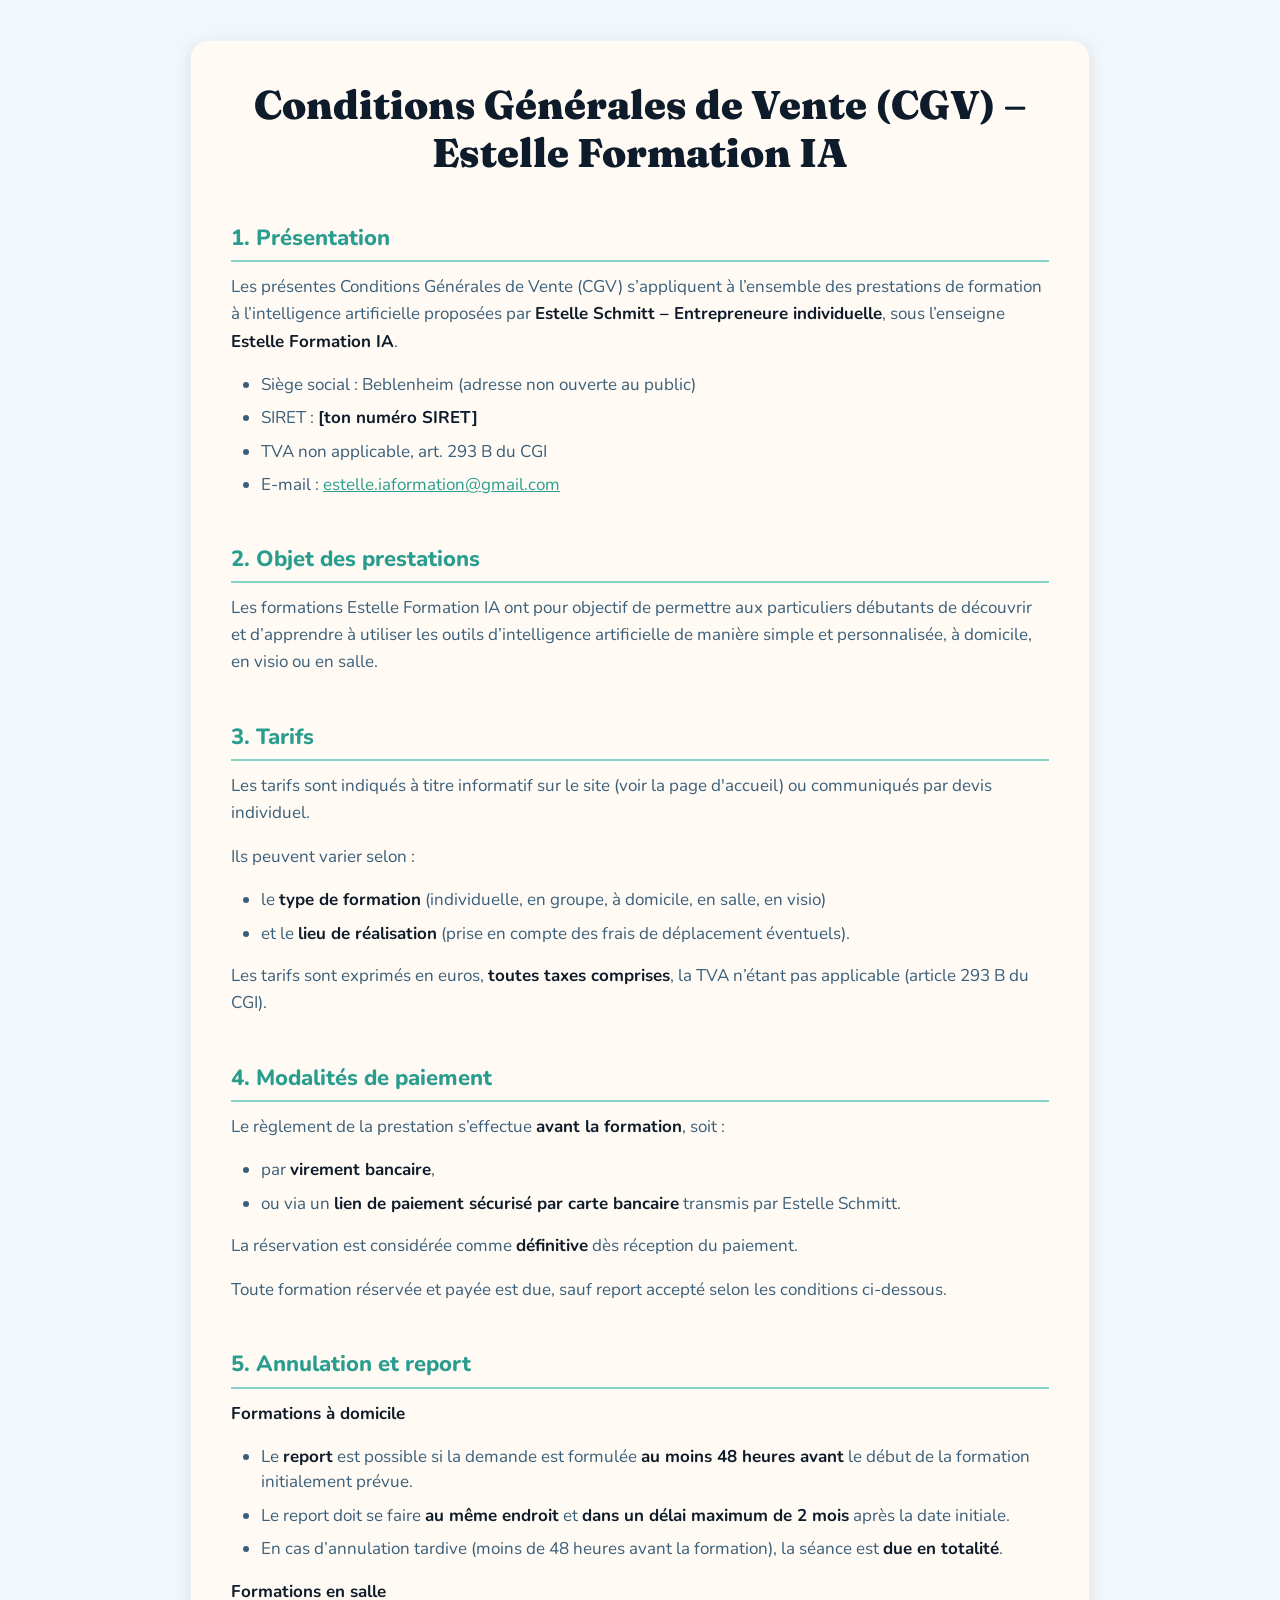
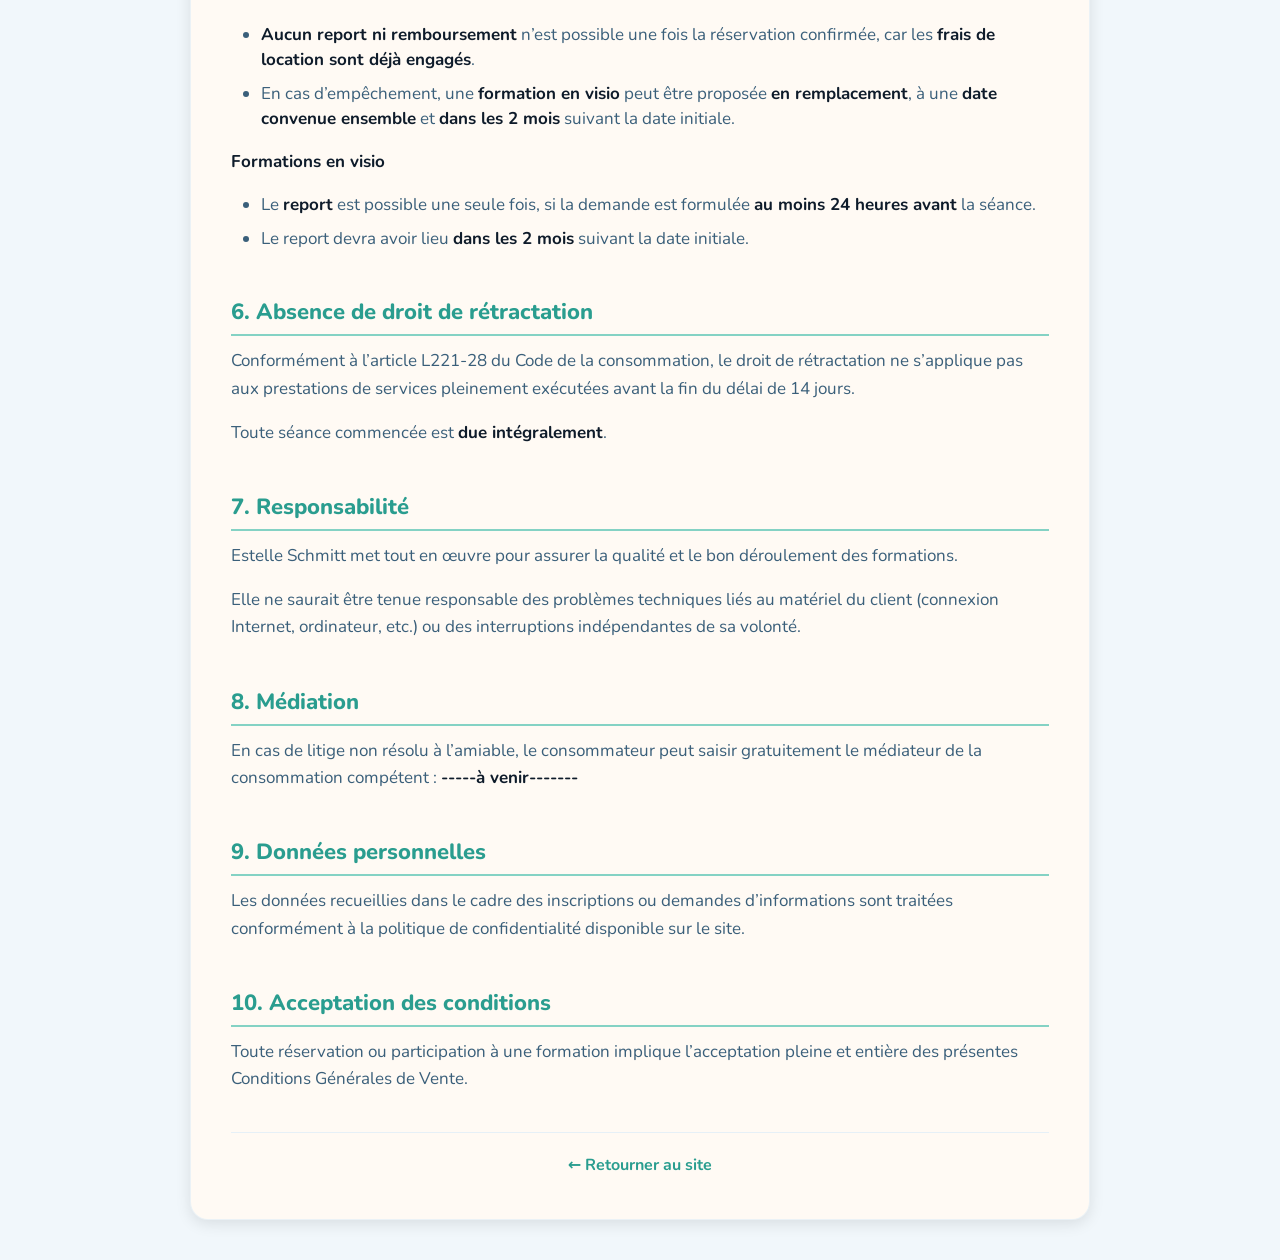
==== cgv.html @ 348778a1 "Add files via upload" ====
<!DOCTYPE html>
<html lang="fr">
<head>
    <meta charset="utf-8"/>
    <meta content="width=device-width, initial-scale=1" name="viewport"/>
    <title>Conditions Générales de Vente – Estelle Formation IA</title>
    <meta name="robots" content="noindex, nofollow" />
    <link href="https://fonts.googleapis.com" rel="preconnect"/>
    <link crossorigin="" href="https://fonts.gstatic.com" rel="preconnect"/>
    <link href="https://fonts.googleapis.com/css2?family=Nunito:wght@400;700;800&family=Fraunces:opsz,wght@9..144,900&display=swap" rel="stylesheet"/>
    <style>
        :root{
          --bg:#f1f7fb; --paper:#fffaf4; --ink:#0e1b2a; --muted:#3a5f7a;
          --primary:#2a9d8f; --accent:#f4a261; --accent-2:#84d2c4;
          --radius:18px; --ease:cubic-bezier(.22,.61,.36,1);
        }
        *{box-sizing:border-box;margin:0;padding:0}
        body{
          background:var(--bg);color:var(--ink);
          font-family:Nunito,system-ui,sans-serif;
          line-height: 1.6;
          padding: 20px;
        }
        main {
            max-width: 900px;
            margin: 20px auto;
            padding: clamp(20px, 5vw, 40px);
            background: var(--paper);
            border-radius: var(--radius);
            box-shadow: 0 4px 15px rgba(0,0,0,0.1);
            border: 1px solid rgba(230, 240, 247, 0.8);
        }
        h1 {
            font-family:Fraunces,serif;
            font-weight:900;
            font-size:clamp(28px, 4vw, 40px);
            color: var(--ink);
            margin-bottom: 1em;
            line-height: 1.2;
            text-align: center;
        }
        h3 {
            font-family: Nunito, system-ui, sans-serif;
            font-weight: 800;
            font-size: clamp(19px, 2.5vw, 22px);
            color: var(--primary);
            margin-top: 2em;
            margin-bottom: 0.5em;
            border-bottom: 2px solid var(--accent-2);
            padding-bottom: 4px;
        }
        p {
            font-size: 17px;
            color: var(--muted);
            margin-bottom: 1em;
        }
        strong {
            color: var(--ink);
            font-weight: 700;
        }
        ul {
            list-style-type: disc;
            padding-left: 30px;
            margin-bottom: 1rem;
            font-size: 17px;
            color: var(--muted);
        }
        ul li {
            margin-bottom: 0.5rem;
            line-height: 1.5;
        }
        a {
            color: var(--primary);
            text-decoration: underline;
            transition: color 0.2s ease;
        }
        a:hover {
            color: var(--accent);
        }
    </style>
</head>
<body>

<main>
    <h1>Conditions Générales de Vente (CGV) – Estelle Formation IA</h1>
    
    <h3>1. Présentation</h3>
    <p>Les présentes Conditions Générales de Vente (CGV) s’appliquent à l’ensemble des prestations de formation à l’intelligence artificielle proposées par <strong>Estelle Schmitt – Entrepreneure individuelle</strong>, sous l’enseigne <strong>Estelle Formation IA</strong>.</p>
    <ul>
        <li>Siège social : Beblenheim (adresse non ouverte au public)</li>
        <li>SIRET : <strong>[ton numéro SIRET]</strong></li>
        <li>TVA non applicable, art. 293 B du CGI</li>
        <li>E-mail : <a href="mailto:estelle.iaformation@gmail.com">estelle.iaformation@gmail.com</a></li>
    </ul>

    <h3>2. Objet des prestations</h3>
    <p>Les formations Estelle Formation IA ont pour objectif de permettre aux particuliers débutants de découvrir et d’apprendre à utiliser les outils d’intelligence artificielle de manière simple et personnalisée, à domicile, en visio ou en salle.</p>

    <h3>3. Tarifs</h3>
    <p>Les tarifs sont indiqués à titre informatif sur le site (voir la page d'accueil) ou communiqués par devis individuel.</p>
    <p>Ils peuvent varier selon :</p>
    <ul>
        <li>le <strong>type de formation</strong> (individuelle, en groupe, à domicile, en salle, en visio)</li>
        <li>et le <strong>lieu de réalisation</strong> (prise en compte des frais de déplacement éventuels).</li>
    </ul>
    <p>Les tarifs sont exprimés en euros, <strong>toutes taxes comprises</strong>, la TVA n’étant pas applicable (article 293 B du CGI).</p>

    <h3>4. Modalités de paiement</h3>
    <p>Le règlement de la prestation s’effectue <strong>avant la formation</strong>, soit :</p>
    <ul>
        <li>par <strong>virement bancaire</strong>,</li>
        <li>ou via un <strong>lien de paiement sécurisé par carte bancaire</strong> transmis par Estelle Schmitt.</li>
    </ul>
    <p>La réservation est considérée comme <strong>définitive</strong> dès réception du paiement.</p>
    <p>Toute formation réservée et payée est due, sauf report accepté selon les conditions ci-dessous.</p>

    <h3>5. Annulation et report</h3>
    
    <p style="font-weight: 700; color: var(--ink);">Formations à domicile</p>
    <ul>
        <li>Le <strong>report</strong> est possible si la demande est formulée <strong>au moins 48 heures avant</strong> le début de la formation initialement prévue.</li>
        <li>Le report doit se faire <strong>au même endroit</strong> et <strong>dans un délai maximum de 2 mois</strong> après la date initiale.</li>
        <li>En cas d’annulation tardive (moins de 48 heures avant la formation), la séance est <strong>due en totalité</strong>.</li>
    </ul>

    <p style="font-weight: 700; color: var(--ink);">Formations en salle</p>
    <ul>
        <li><strong>Aucun report ni remboursement</strong> n’est possible une fois la réservation confirmée, car les <strong>frais de location sont déjà engagés</strong>.</li>
        <li>En cas d’empêchement, une <strong>formation en visio</strong> peut être proposée <strong>en remplacement</strong>, à une <strong>date convenue ensemble</strong> et <strong>dans les 2 mois</strong> suivant la date initiale.</li>
    </ul>
    
    <p style="font-weight: 700; color: var(--ink);">Formations en visio</p>
    <ul>
        <li>Le <strong>report</strong> est possible une seule fois, si la demande est formulée <strong>au moins 24 heures avant</strong> la séance.</li>
        <li>Le report devra avoir lieu <strong>dans les 2 mois</strong> suivant la date initiale.</li>
    </ul>

    <h3>6. Absence de droit de rétractation</h3>
    <p>Conformément à l’article L221-28 du Code de la consommation, le droit de rétractation ne s’applique pas aux prestations de services pleinement exécutées avant la fin du délai de 14 jours.</p>
    <p>Toute séance commencée est <strong>due intégralement</strong>.</p>

    <h3>7. Responsabilité</h3>
    <p>Estelle Schmitt met tout en œuvre pour assurer la qualité et le bon déroulement des formations.</p>
    <p>Elle ne saurait être tenue responsable des problèmes techniques liés au matériel du client (connexion Internet, ordinateur, etc.) ou des interruptions indépendantes de sa volonté.</p>

    <h3>8. Médiation</h3>
    <p>En cas de litige non résolu à l’amiable, le consommateur peut saisir gratuitement le médiateur de la consommation compétent : <strong>-----à venir-------</strong></p>

    <h3>9. Données personnelles</h3>
    <p>Les données recueillies dans le cadre des inscriptions ou demandes d’informations sont traitées conformément à la politique de confidentialité disponible sur le site.</p>

    <h3>10. Acceptation des conditions</h3>
    <p>Toute réservation ou participation à une formation implique l’acceptation pleine et entière des présentes Conditions Générales de Vente.</p>

    <div style="text-align: center; margin-top: 40px; border-top: 1px solid #e6f0f7; padding-top: 20px;">
        <a href="index.html" style="font-weight: 700; text-decoration: none;">← Retourner au site</a>
    </div>

</main>

</body>
</html>
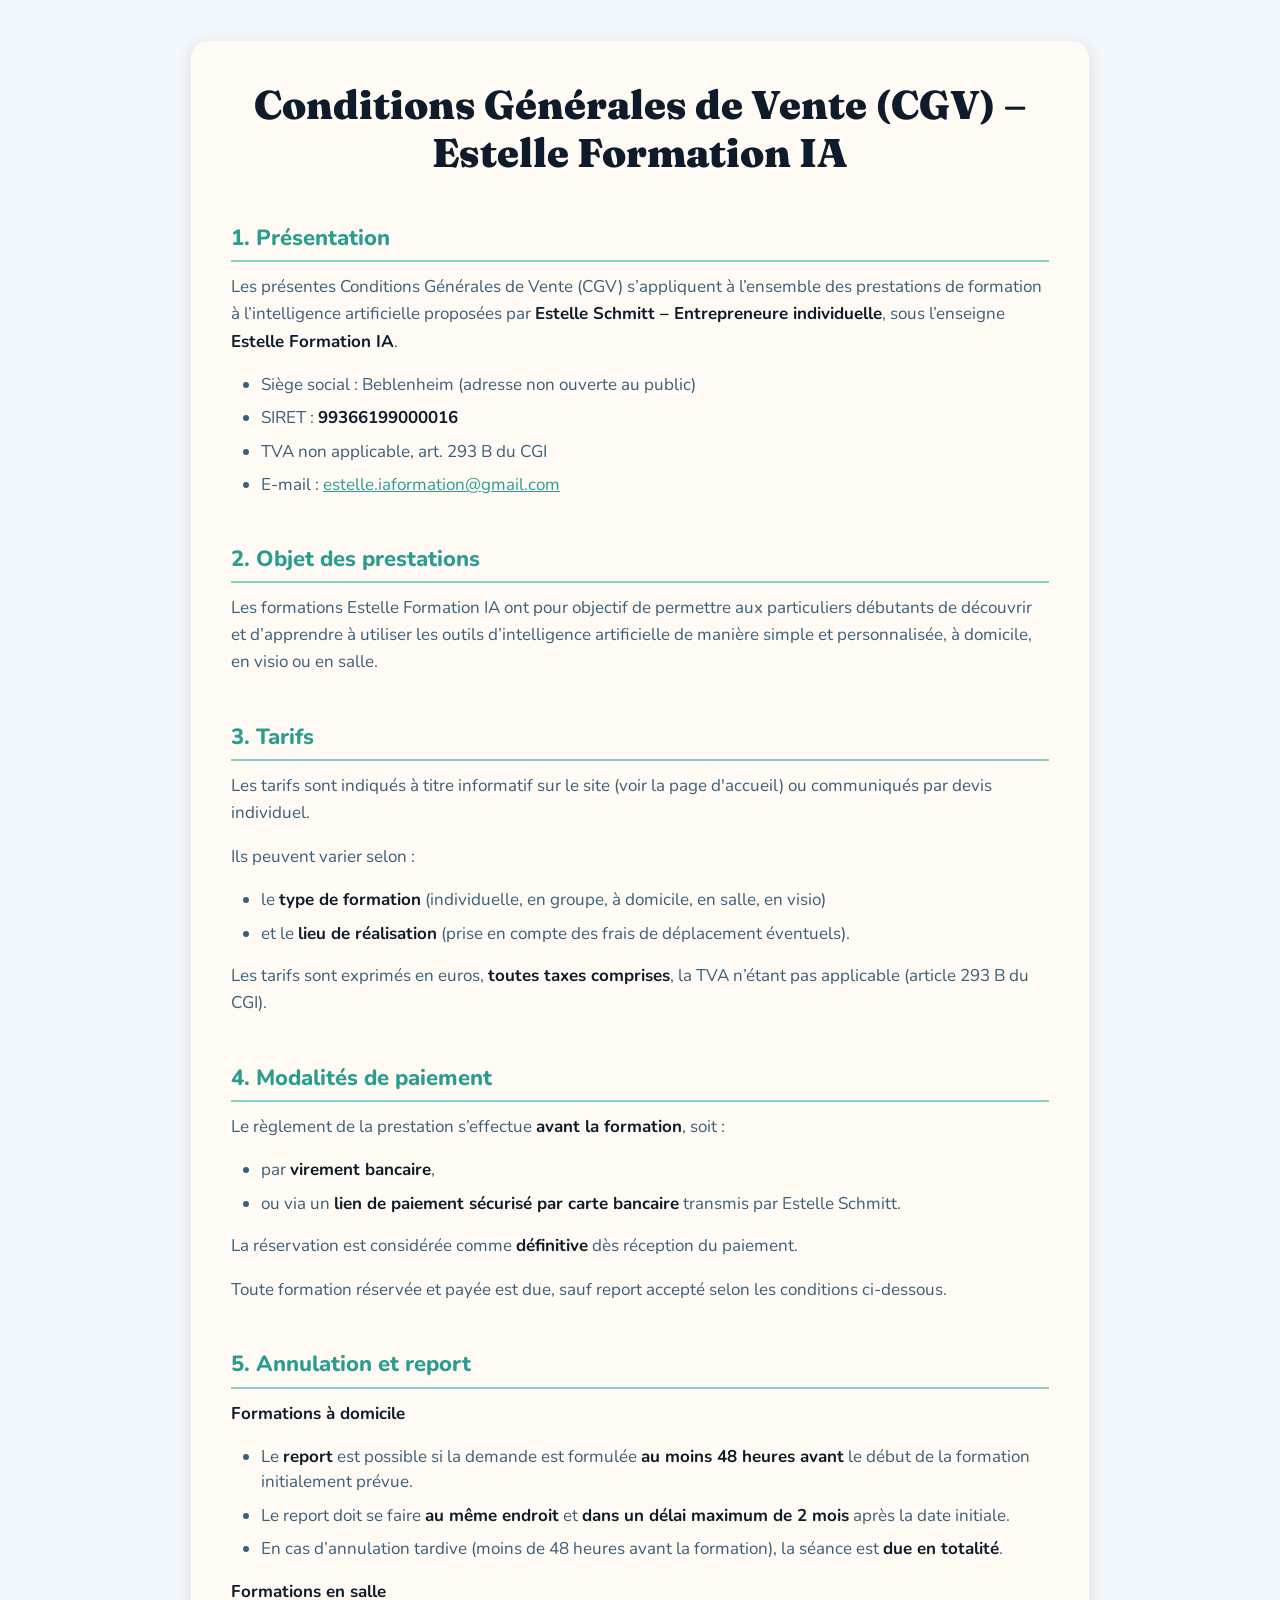
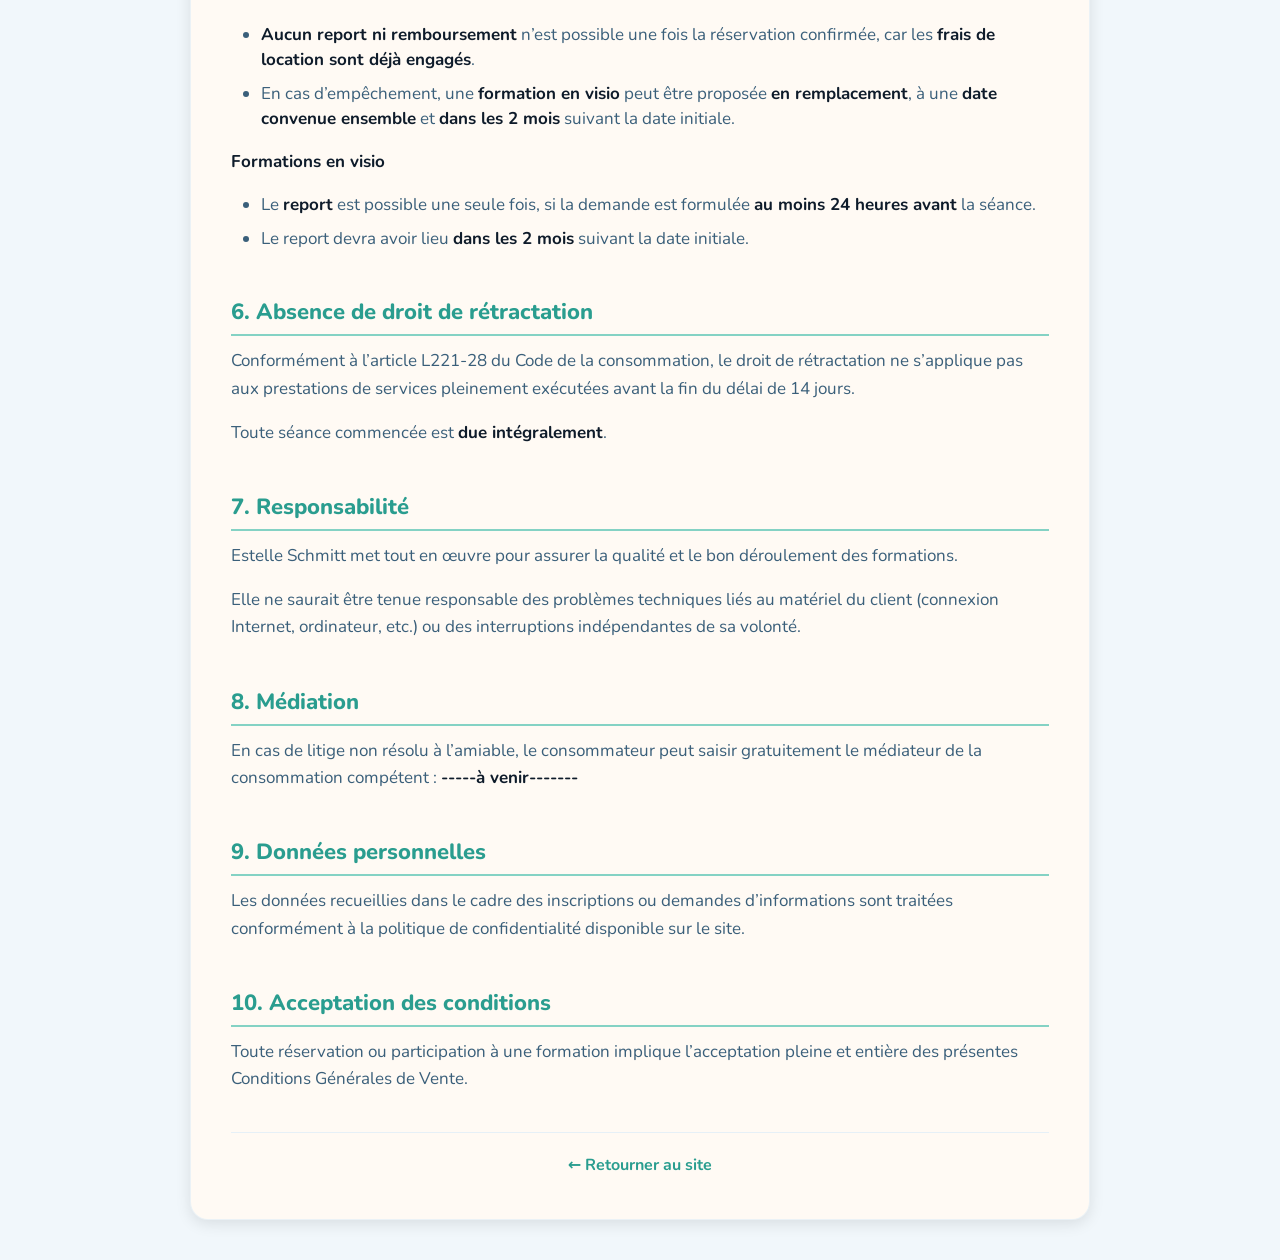
==== commit ca7e14e7: "Add files via upload" ====
--- a/cgv.html
+++ b/cgv.html
@@ -88,7 +88,7 @@
     <p>Les présentes Conditions Générales de Vente (CGV) s’appliquent à l’ensemble des prestations de formation à l’intelligence artificielle proposées par <strong>Estelle Schmitt – Entrepreneure individuelle</strong>, sous l’enseigne <strong>Estelle Formation IA</strong>.</p>
     <ul>
         <li>Siège social : Beblenheim (adresse non ouverte au public)</li>
-        <li>SIRET : <strong>[ton numéro SIRET]</strong></li>
+        <li>SIRET : <strong>99366199000016</strong></li>
         <li>TVA non applicable, art. 293 B du CGI</li>
         <li>E-mail : <a href="mailto:estelle.iaformation@gmail.com">estelle.iaformation@gmail.com</a></li>
     </ul>
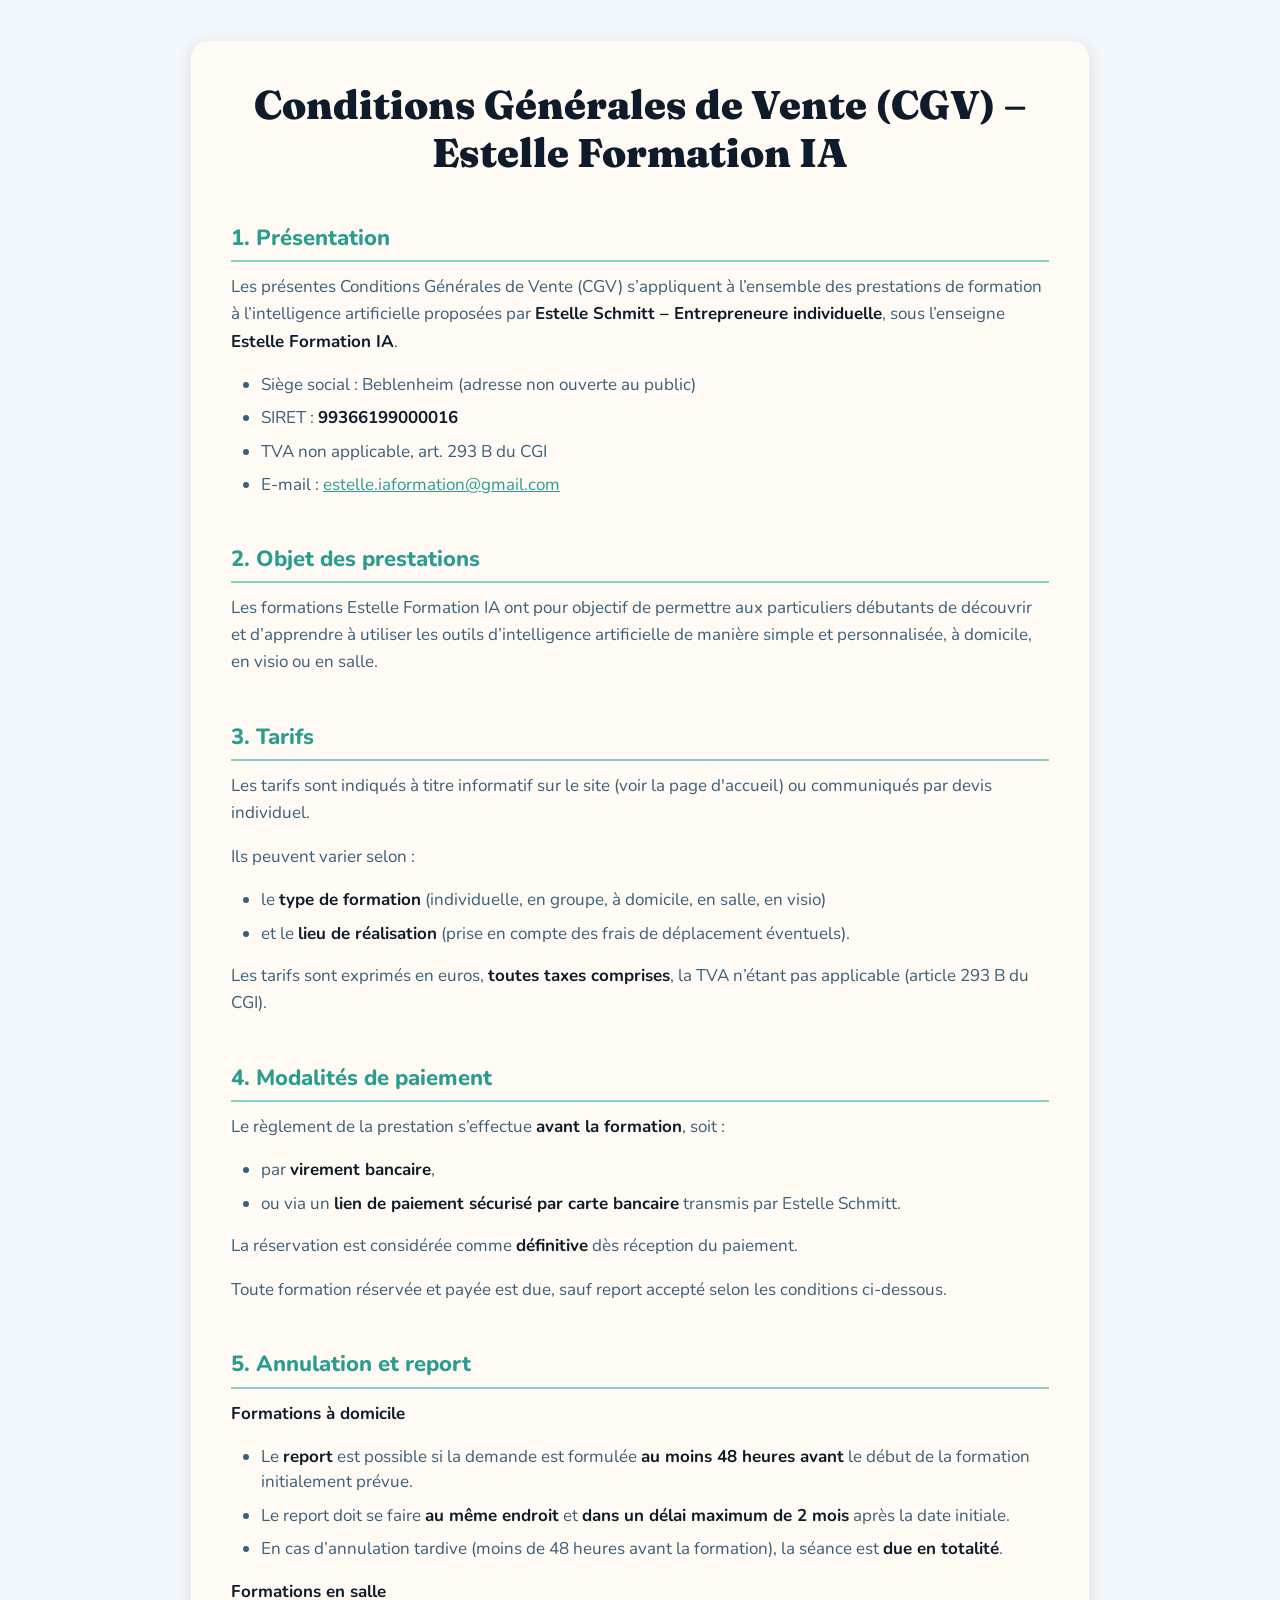
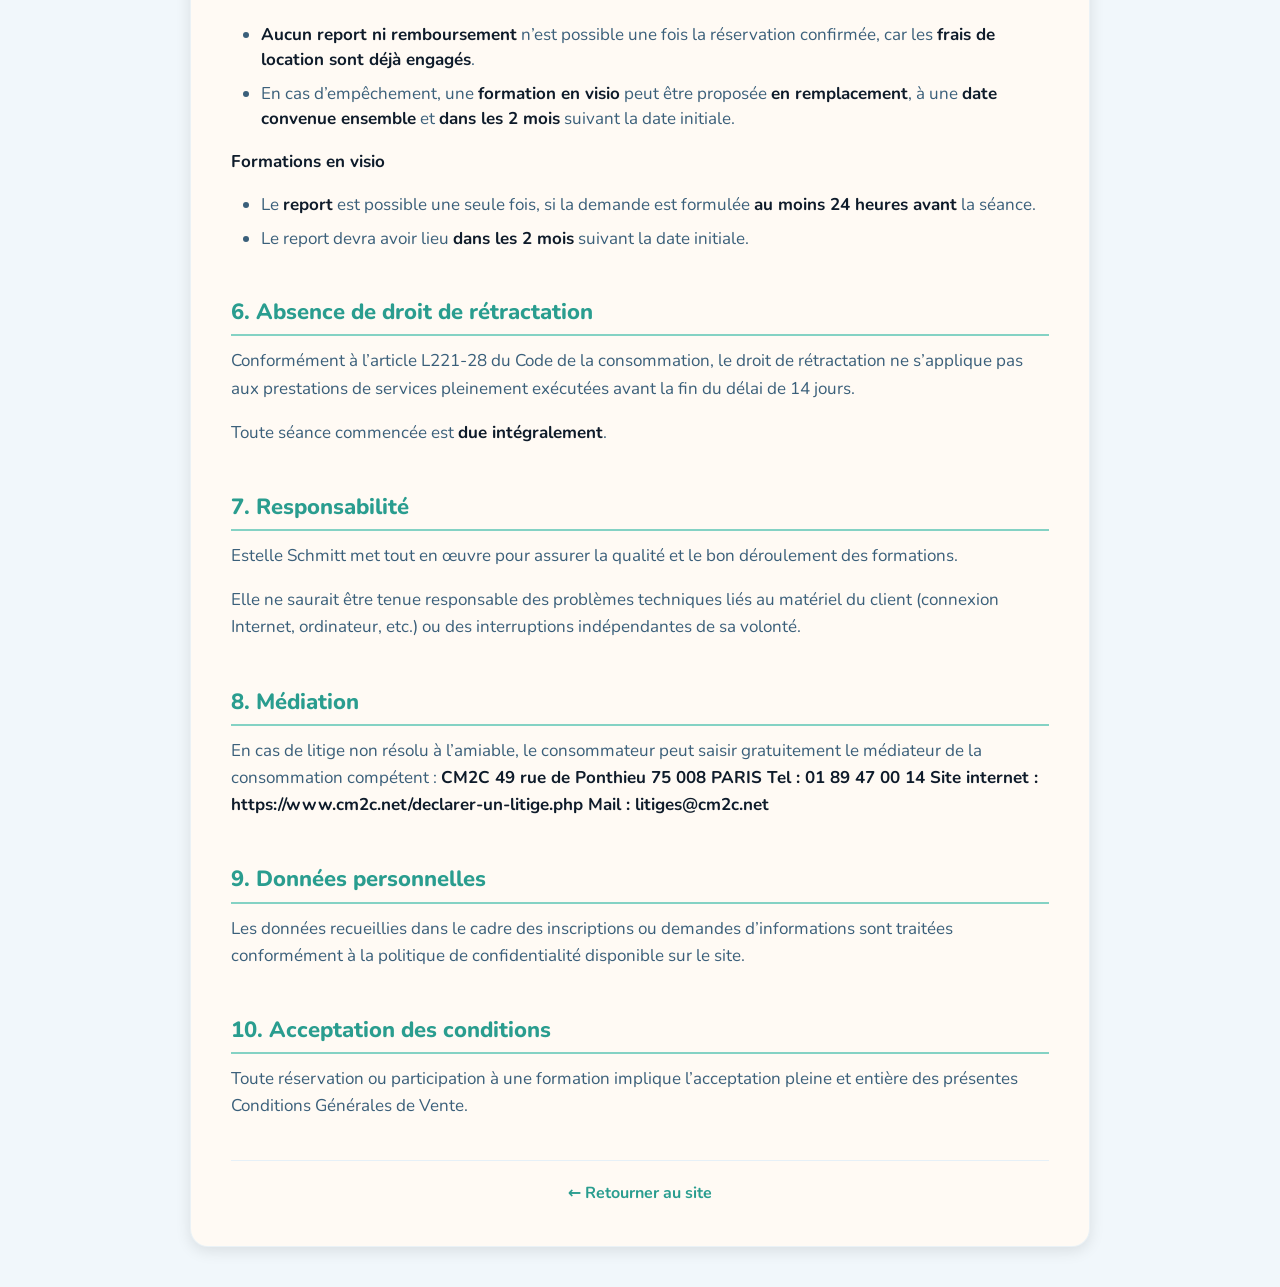
==== commit de987ef8: "cgv.html" ====
--- a/cgv.html
+++ b/cgv.html
@@ -144,7 +144,12 @@
     <p>Elle ne saurait être tenue responsable des problèmes techniques liés au matériel du client (connexion Internet, ordinateur, etc.) ou des interruptions indépendantes de sa volonté.</p>
 
     <h3>8. Médiation</h3>
-    <p>En cas de litige non résolu à l’amiable, le consommateur peut saisir gratuitement le médiateur de la consommation compétent : <strong>-----à venir-------</strong></p>
+    <p>En cas de litige non résolu à l’amiable, le consommateur peut saisir gratuitement le médiateur de la consommation compétent : <strong>CM2C
+49 rue de Ponthieu
+75 008 PARIS
+Tel : 01 89 47 00 14
+Site internet : https://www.cm2c.net/declarer-un-litige.php
+Mail : litiges@cm2c.net</strong></p>
 
     <h3>9. Données personnelles</h3>
     <p>Les données recueillies dans le cadre des inscriptions ou demandes d’informations sont traitées conformément à la politique de confidentialité disponible sur le site.</p>
@@ -159,4 +164,5 @@
 </main>
 
 </body>
-</html>+
+</html>
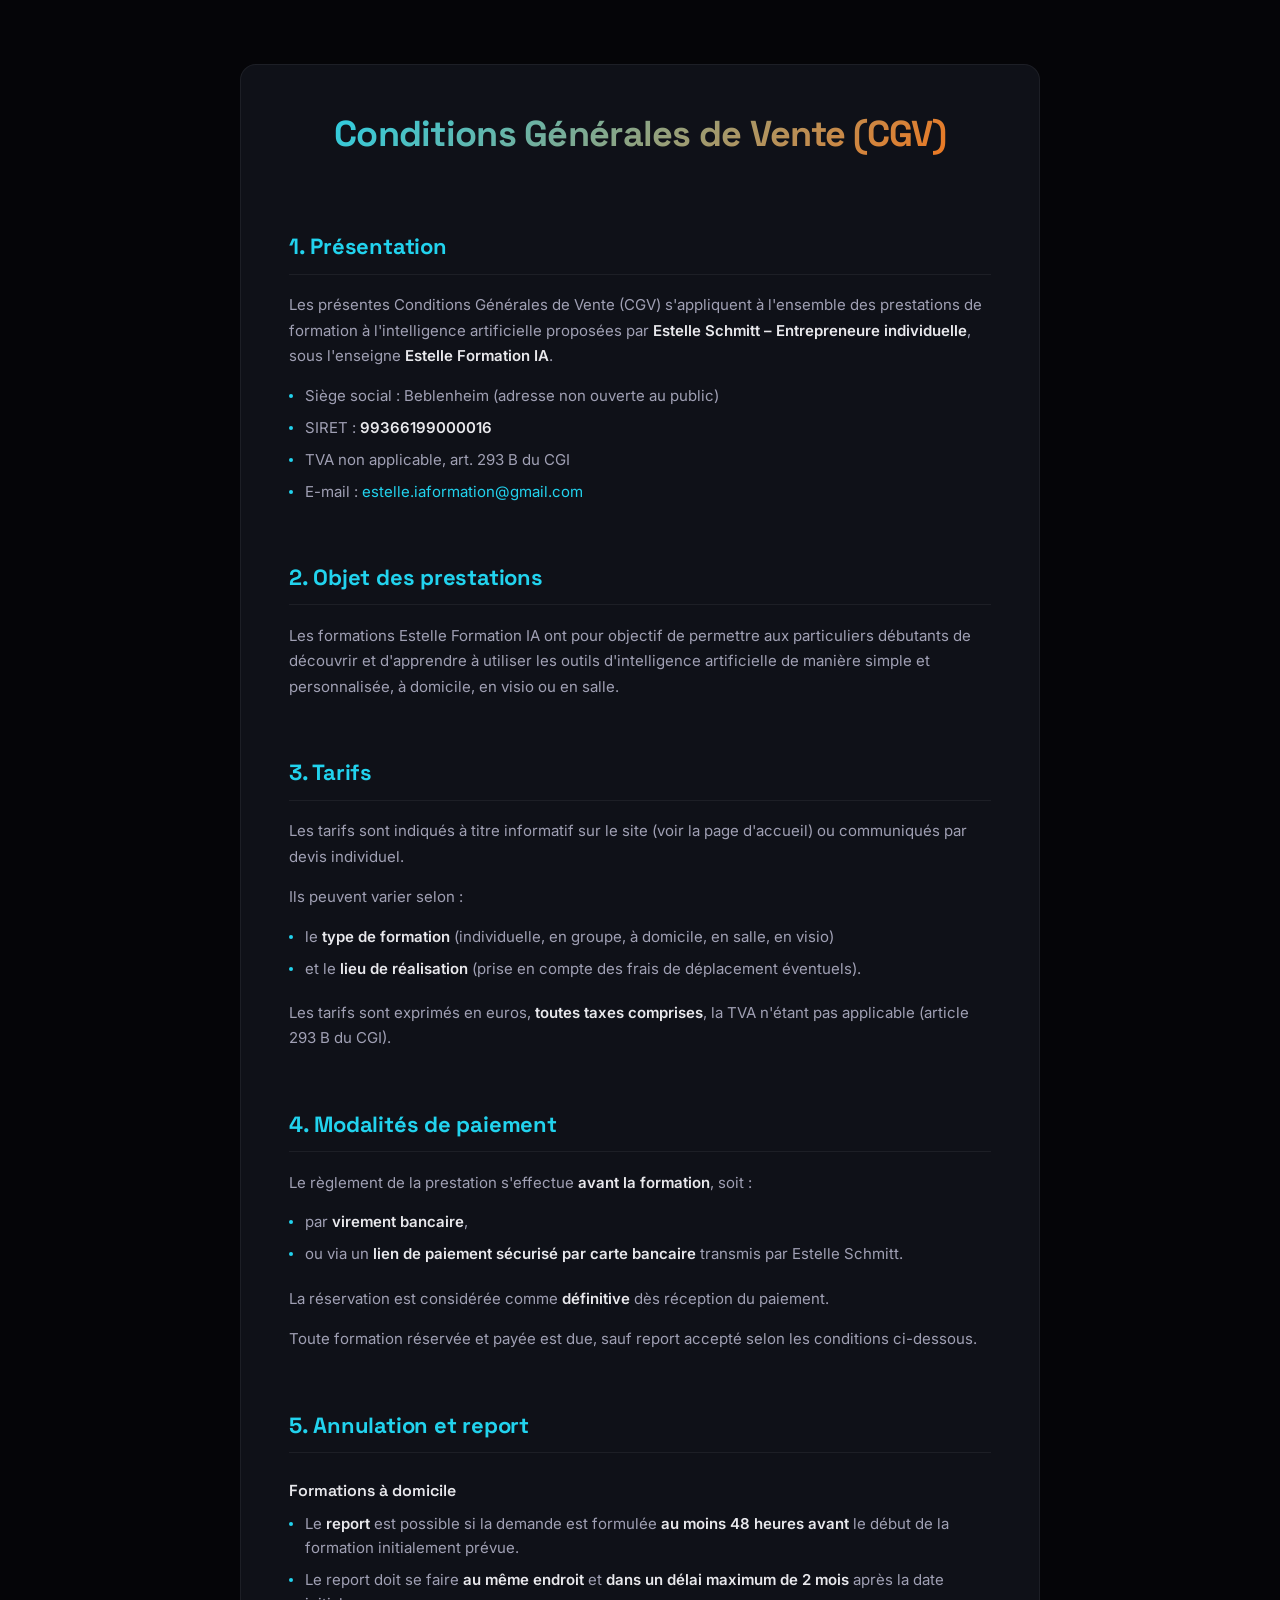
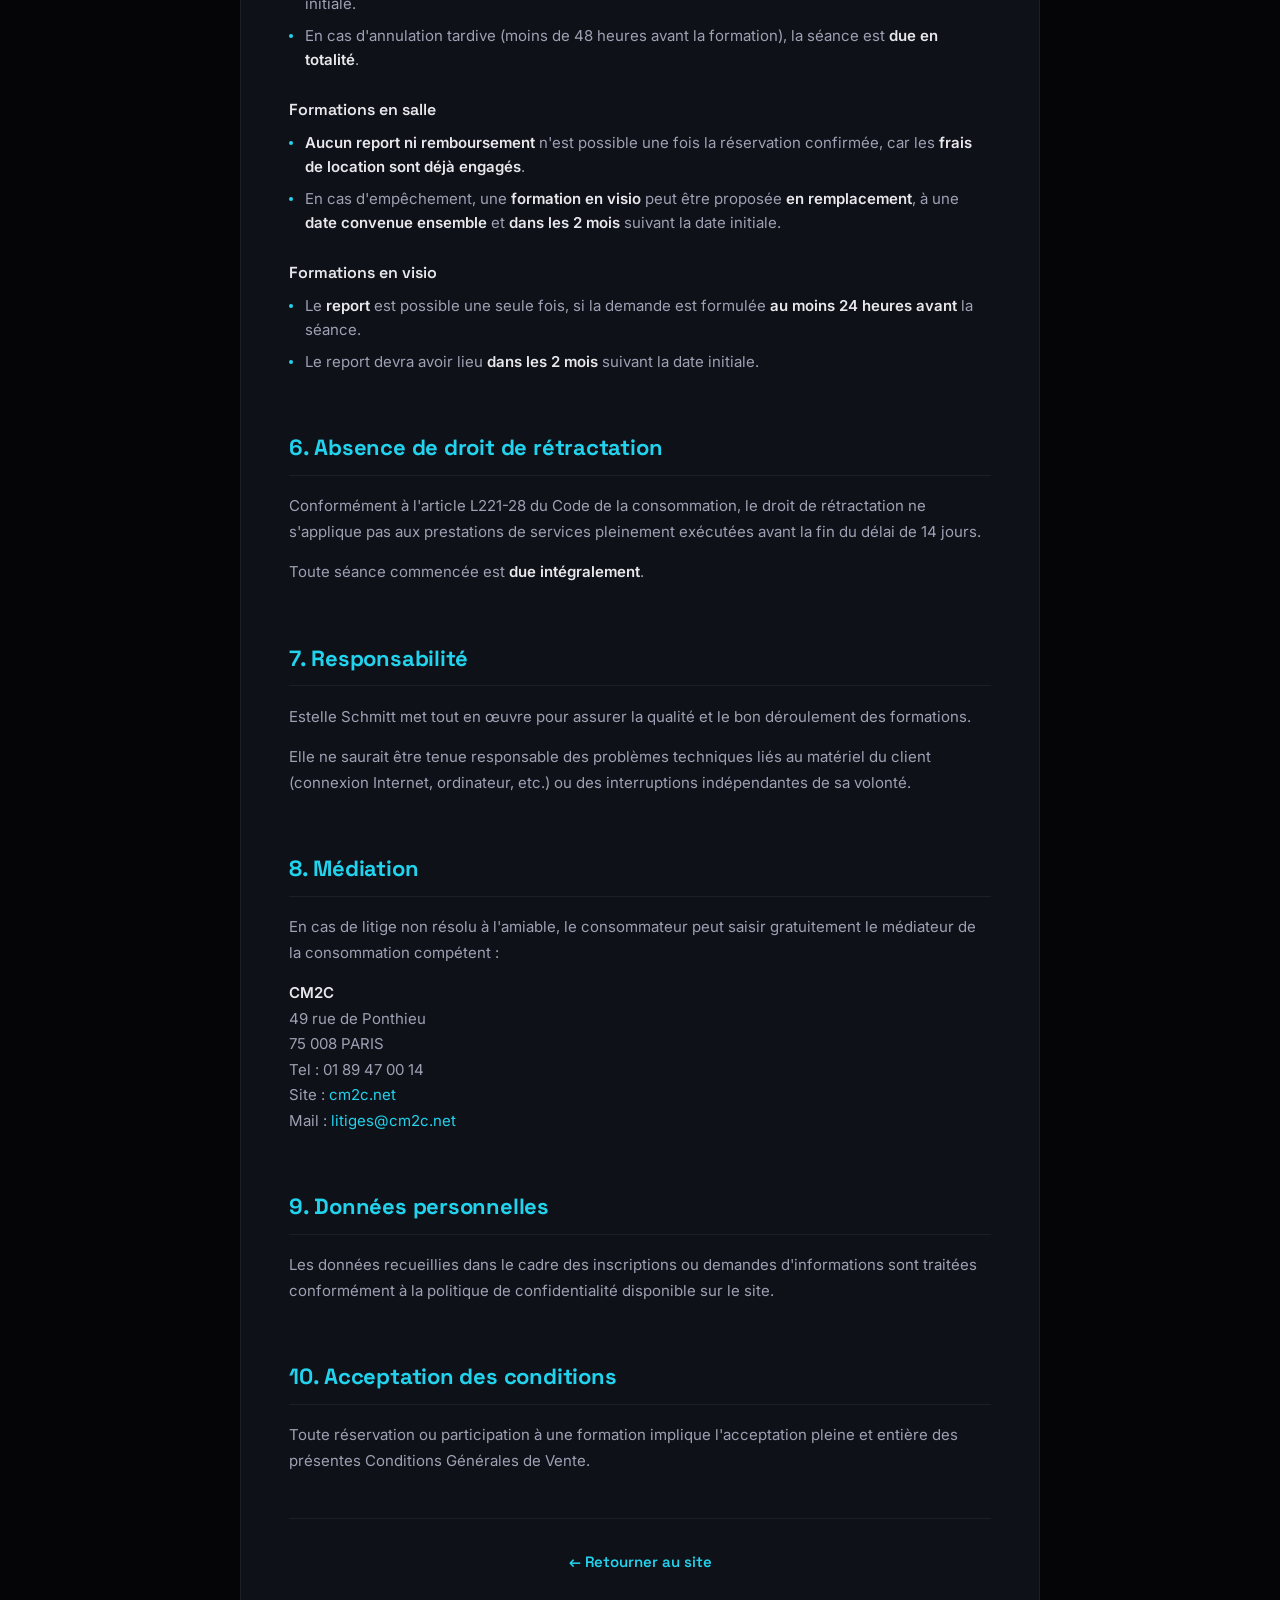
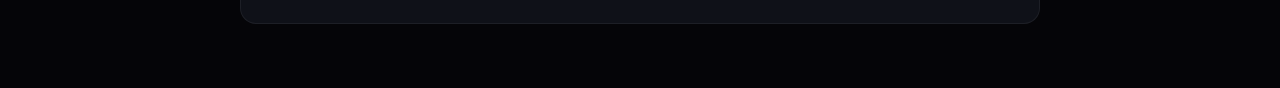
==== commit 0c7d040e: "Refonte totale : nouveau moteur JS moderne avec rendu dynamique - Remplacement du HTML statique par " ====
--- a/cgv.html
+++ b/cgv.html
@@ -1,168 +1,201 @@
 <!DOCTYPE html>
 <html lang="fr">
 <head>
-    <meta charset="utf-8"/>
-    <meta content="width=device-width, initial-scale=1" name="viewport"/>
-    <title>Conditions Générales de Vente – Estelle Formation IA</title>
-    <meta name="robots" content="noindex, nofollow" />
-    <link href="https://fonts.googleapis.com" rel="preconnect"/>
-    <link crossorigin="" href="https://fonts.gstatic.com" rel="preconnect"/>
-    <link href="https://fonts.googleapis.com/css2?family=Nunito:wght@400;700;800&family=Fraunces:opsz,wght@9..144,900&display=swap" rel="stylesheet"/>
-    <style>
-        :root{
-          --bg:#f1f7fb; --paper:#fffaf4; --ink:#0e1b2a; --muted:#3a5f7a;
-          --primary:#2a9d8f; --accent:#f4a261; --accent-2:#84d2c4;
-          --radius:18px; --ease:cubic-bezier(.22,.61,.36,1);
-        }
-        *{box-sizing:border-box;margin:0;padding:0}
-        body{
-          background:var(--bg);color:var(--ink);
-          font-family:Nunito,system-ui,sans-serif;
-          line-height: 1.6;
-          padding: 20px;
-        }
-        main {
-            max-width: 900px;
-            margin: 20px auto;
-            padding: clamp(20px, 5vw, 40px);
-            background: var(--paper);
-            border-radius: var(--radius);
-            box-shadow: 0 4px 15px rgba(0,0,0,0.1);
-            border: 1px solid rgba(230, 240, 247, 0.8);
-        }
-        h1 {
-            font-family:Fraunces,serif;
-            font-weight:900;
-            font-size:clamp(28px, 4vw, 40px);
-            color: var(--ink);
-            margin-bottom: 1em;
-            line-height: 1.2;
-            text-align: center;
-        }
-        h3 {
-            font-family: Nunito, system-ui, sans-serif;
-            font-weight: 800;
-            font-size: clamp(19px, 2.5vw, 22px);
-            color: var(--primary);
-            margin-top: 2em;
-            margin-bottom: 0.5em;
-            border-bottom: 2px solid var(--accent-2);
-            padding-bottom: 4px;
-        }
-        p {
-            font-size: 17px;
-            color: var(--muted);
-            margin-bottom: 1em;
-        }
-        strong {
-            color: var(--ink);
-            font-weight: 700;
-        }
-        ul {
-            list-style-type: disc;
-            padding-left: 30px;
-            margin-bottom: 1rem;
-            font-size: 17px;
-            color: var(--muted);
-        }
-        ul li {
-            margin-bottom: 0.5rem;
-            line-height: 1.5;
-        }
-        a {
-            color: var(--primary);
-            text-decoration: underline;
-            transition: color 0.2s ease;
-        }
-        a:hover {
-            color: var(--accent);
-        }
-    </style>
+  <meta charset="UTF-8">
+  <meta name="viewport" content="width=device-width, initial-scale=1.0">
+  <title>Conditions Générales de Vente – Estelle Formation IA</title>
+  <meta name="robots" content="noindex, nofollow">
+  <link rel="icon" href="télécharger.webp" type="image/webp">
+  <link rel="preconnect" href="https://fonts.googleapis.com">
+  <link rel="preconnect" href="https://fonts.gstatic.com" crossorigin>
+  <link href="https://fonts.googleapis.com/css2?family=Space+Grotesk:wght@400;500;600;700&family=Inter:wght@300;400;500;600&display=swap" rel="stylesheet">
+  <style>
+    :root {
+      --bg: #050508;
+      --surface: #0f1118;
+      --border: rgba(255,255,255,0.06);
+      --text: #e8e8ec;
+      --text-2: #a0a0b4;
+      --text-3: #6a6a80;
+      --accent: #22d3ee;
+      --accent-2: #f97316;
+      --gradient: linear-gradient(135deg, var(--accent), var(--accent-2));
+      --radius: 16px;
+    }
+    *, *::before, *::after { box-sizing: border-box; margin: 0; padding: 0; }
+    html { scroll-behavior: smooth; -webkit-font-smoothing: antialiased; }
+    body {
+      background: var(--bg);
+      color: var(--text);
+      font-family: 'Inter', system-ui, sans-serif;
+      line-height: 1.7;
+      padding: 24px;
+      min-height: 100vh;
+    }
+    main {
+      max-width: 800px;
+      margin: 40px auto;
+      padding: clamp(28px, 5vw, 48px);
+      background: var(--surface);
+      border-radius: var(--radius);
+      border: 1px solid var(--border);
+    }
+    h1 {
+      font-family: 'Space Grotesk', sans-serif;
+      font-weight: 700;
+      font-size: clamp(26px, 4vw, 36px);
+      letter-spacing: -0.02em;
+      line-height: 1.2;
+      text-align: center;
+      margin-bottom: 2em;
+      background: var(--gradient);
+      -webkit-background-clip: text;
+      -webkit-text-fill-color: transparent;
+      background-clip: text;
+    }
+    h3 {
+      font-family: 'Space Grotesk', sans-serif;
+      font-weight: 700;
+      font-size: clamp(18px, 2.5vw, 22px);
+      color: var(--accent);
+      margin-top: 2.5em;
+      margin-bottom: 0.8em;
+      padding-bottom: 8px;
+      border-bottom: 1px solid var(--border);
+      letter-spacing: -0.01em;
+    }
+    p {
+      font-size: 15px;
+      color: var(--text-2);
+      margin-bottom: 1em;
+      line-height: 1.7;
+    }
+    strong { color: var(--text); font-weight: 600; }
+    ul {
+      list-style: none;
+      padding-left: 0;
+      margin-bottom: 1.2rem;
+    }
+    ul li {
+      font-size: 15px;
+      color: var(--text-2);
+      margin-bottom: 0.5rem;
+      line-height: 1.6;
+      padding-left: 16px;
+      position: relative;
+    }
+    ul li::before {
+      content: '';
+      width: 4px;
+      height: 4px;
+      background: var(--accent);
+      border-radius: 50%;
+      position: absolute;
+      left: 0;
+      top: 10px;
+    }
+    a {
+      color: var(--accent);
+      text-decoration: none;
+      transition: color 0.3s;
+    }
+    a:hover { color: var(--accent-2); }
+    .back-link {
+      display: block;
+      text-align: center;
+      margin-top: 3em;
+      padding-top: 2em;
+      border-top: 1px solid var(--border);
+      font-family: 'Space Grotesk', sans-serif;
+      font-weight: 600;
+      font-size: 15px;
+    }
+    .sub-heading {
+      font-family: 'Space Grotesk', sans-serif;
+      font-weight: 600;
+      font-size: 16px;
+      color: var(--text);
+      margin-top: 1.5em;
+      margin-bottom: 0.5em;
+    }
+  </style>
 </head>
 <body>
 
 <main>
-    <h1>Conditions Générales de Vente (CGV) – Estelle Formation IA</h1>
-    
-    <h3>1. Présentation</h3>
-    <p>Les présentes Conditions Générales de Vente (CGV) s’appliquent à l’ensemble des prestations de formation à l’intelligence artificielle proposées par <strong>Estelle Schmitt – Entrepreneure individuelle</strong>, sous l’enseigne <strong>Estelle Formation IA</strong>.</p>
-    <ul>
-        <li>Siège social : Beblenheim (adresse non ouverte au public)</li>
-        <li>SIRET : <strong>99366199000016</strong></li>
-        <li>TVA non applicable, art. 293 B du CGI</li>
-        <li>E-mail : <a href="mailto:estelle.iaformation@gmail.com">estelle.iaformation@gmail.com</a></li>
-    </ul>
-
-    <h3>2. Objet des prestations</h3>
-    <p>Les formations Estelle Formation IA ont pour objectif de permettre aux particuliers débutants de découvrir et d’apprendre à utiliser les outils d’intelligence artificielle de manière simple et personnalisée, à domicile, en visio ou en salle.</p>
-
-    <h3>3. Tarifs</h3>
-    <p>Les tarifs sont indiqués à titre informatif sur le site (voir la page d'accueil) ou communiqués par devis individuel.</p>
-    <p>Ils peuvent varier selon :</p>
-    <ul>
-        <li>le <strong>type de formation</strong> (individuelle, en groupe, à domicile, en salle, en visio)</li>
-        <li>et le <strong>lieu de réalisation</strong> (prise en compte des frais de déplacement éventuels).</li>
-    </ul>
-    <p>Les tarifs sont exprimés en euros, <strong>toutes taxes comprises</strong>, la TVA n’étant pas applicable (article 293 B du CGI).</p>
-
-    <h3>4. Modalités de paiement</h3>
-    <p>Le règlement de la prestation s’effectue <strong>avant la formation</strong>, soit :</p>
-    <ul>
-        <li>par <strong>virement bancaire</strong>,</li>
-        <li>ou via un <strong>lien de paiement sécurisé par carte bancaire</strong> transmis par Estelle Schmitt.</li>
-    </ul>
-    <p>La réservation est considérée comme <strong>définitive</strong> dès réception du paiement.</p>
-    <p>Toute formation réservée et payée est due, sauf report accepté selon les conditions ci-dessous.</p>
-
-    <h3>5. Annulation et report</h3>
-    
-    <p style="font-weight: 700; color: var(--ink);">Formations à domicile</p>
-    <ul>
-        <li>Le <strong>report</strong> est possible si la demande est formulée <strong>au moins 48 heures avant</strong> le début de la formation initialement prévue.</li>
-        <li>Le report doit se faire <strong>au même endroit</strong> et <strong>dans un délai maximum de 2 mois</strong> après la date initiale.</li>
-        <li>En cas d’annulation tardive (moins de 48 heures avant la formation), la séance est <strong>due en totalité</strong>.</li>
-    </ul>
-
-    <p style="font-weight: 700; color: var(--ink);">Formations en salle</p>
-    <ul>
-        <li><strong>Aucun report ni remboursement</strong> n’est possible une fois la réservation confirmée, car les <strong>frais de location sont déjà engagés</strong>.</li>
-        <li>En cas d’empêchement, une <strong>formation en visio</strong> peut être proposée <strong>en remplacement</strong>, à une <strong>date convenue ensemble</strong> et <strong>dans les 2 mois</strong> suivant la date initiale.</li>
-    </ul>
-    
-    <p style="font-weight: 700; color: var(--ink);">Formations en visio</p>
-    <ul>
-        <li>Le <strong>report</strong> est possible une seule fois, si la demande est formulée <strong>au moins 24 heures avant</strong> la séance.</li>
-        <li>Le report devra avoir lieu <strong>dans les 2 mois</strong> suivant la date initiale.</li>
-    </ul>
-
-    <h3>6. Absence de droit de rétractation</h3>
-    <p>Conformément à l’article L221-28 du Code de la consommation, le droit de rétractation ne s’applique pas aux prestations de services pleinement exécutées avant la fin du délai de 14 jours.</p>
-    <p>Toute séance commencée est <strong>due intégralement</strong>.</p>
-
-    <h3>7. Responsabilité</h3>
-    <p>Estelle Schmitt met tout en œuvre pour assurer la qualité et le bon déroulement des formations.</p>
-    <p>Elle ne saurait être tenue responsable des problèmes techniques liés au matériel du client (connexion Internet, ordinateur, etc.) ou des interruptions indépendantes de sa volonté.</p>
-
-    <h3>8. Médiation</h3>
-    <p>En cas de litige non résolu à l’amiable, le consommateur peut saisir gratuitement le médiateur de la consommation compétent : <strong>CM2C
-49 rue de Ponthieu
-75 008 PARIS
-Tel : 01 89 47 00 14
-Site internet : https://www.cm2c.net/declarer-un-litige.php
-Mail : litiges@cm2c.net</strong></p>
-
-    <h3>9. Données personnelles</h3>
-    <p>Les données recueillies dans le cadre des inscriptions ou demandes d’informations sont traitées conformément à la politique de confidentialité disponible sur le site.</p>
-
-    <h3>10. Acceptation des conditions</h3>
-    <p>Toute réservation ou participation à une formation implique l’acceptation pleine et entière des présentes Conditions Générales de Vente.</p>
-
-    <div style="text-align: center; margin-top: 40px; border-top: 1px solid #e6f0f7; padding-top: 20px;">
-        <a href="index.html" style="font-weight: 700; text-decoration: none;">← Retourner au site</a>
-    </div>
-
+  <h1>Conditions Générales de Vente (CGV)</h1>
+
+  <h3>1. Présentation</h3>
+  <p>Les présentes Conditions Générales de Vente (CGV) s'appliquent à l'ensemble des prestations de formation à l'intelligence artificielle proposées par <strong>Estelle Schmitt – Entrepreneure individuelle</strong>, sous l'enseigne <strong>Estelle Formation IA</strong>.</p>
+  <ul>
+    <li>Siège social : Beblenheim (adresse non ouverte au public)</li>
+    <li>SIRET : <strong>99366199000016</strong></li>
+    <li>TVA non applicable, art. 293 B du CGI</li>
+    <li>E-mail : <a href="mailto:estelle.iaformation@gmail.com">estelle.iaformation@gmail.com</a></li>
+  </ul>
+
+  <h3>2. Objet des prestations</h3>
+  <p>Les formations Estelle Formation IA ont pour objectif de permettre aux particuliers débutants de découvrir et d'apprendre à utiliser les outils d'intelligence artificielle de manière simple et personnalisée, à domicile, en visio ou en salle.</p>
+
+  <h3>3. Tarifs</h3>
+  <p>Les tarifs sont indiqués à titre informatif sur le site (voir la page d'accueil) ou communiqués par devis individuel.</p>
+  <p>Ils peuvent varier selon :</p>
+  <ul>
+    <li>le <strong>type de formation</strong> (individuelle, en groupe, à domicile, en salle, en visio)</li>
+    <li>et le <strong>lieu de réalisation</strong> (prise en compte des frais de déplacement éventuels).</li>
+  </ul>
+  <p>Les tarifs sont exprimés en euros, <strong>toutes taxes comprises</strong>, la TVA n'étant pas applicable (article 293 B du CGI).</p>
+
+  <h3>4. Modalités de paiement</h3>
+  <p>Le règlement de la prestation s'effectue <strong>avant la formation</strong>, soit :</p>
+  <ul>
+    <li>par <strong>virement bancaire</strong>,</li>
+    <li>ou via un <strong>lien de paiement sécurisé par carte bancaire</strong> transmis par Estelle Schmitt.</li>
+  </ul>
+  <p>La réservation est considérée comme <strong>définitive</strong> dès réception du paiement.</p>
+  <p>Toute formation réservée et payée est due, sauf report accepté selon les conditions ci-dessous.</p>
+
+  <h3>5. Annulation et report</h3>
+
+  <p class="sub-heading">Formations à domicile</p>
+  <ul>
+    <li>Le <strong>report</strong> est possible si la demande est formulée <strong>au moins 48 heures avant</strong> le début de la formation initialement prévue.</li>
+    <li>Le report doit se faire <strong>au même endroit</strong> et <strong>dans un délai maximum de 2 mois</strong> après la date initiale.</li>
+    <li>En cas d'annulation tardive (moins de 48 heures avant la formation), la séance est <strong>due en totalité</strong>.</li>
+  </ul>
+
+  <p class="sub-heading">Formations en salle</p>
+  <ul>
+    <li><strong>Aucun report ni remboursement</strong> n'est possible une fois la réservation confirmée, car les <strong>frais de location sont déjà engagés</strong>.</li>
+    <li>En cas d'empêchement, une <strong>formation en visio</strong> peut être proposée <strong>en remplacement</strong>, à une <strong>date convenue ensemble</strong> et <strong>dans les 2 mois</strong> suivant la date initiale.</li>
+  </ul>
+
+  <p class="sub-heading">Formations en visio</p>
+  <ul>
+    <li>Le <strong>report</strong> est possible une seule fois, si la demande est formulée <strong>au moins 24 heures avant</strong> la séance.</li>
+    <li>Le report devra avoir lieu <strong>dans les 2 mois</strong> suivant la date initiale.</li>
+  </ul>
+
+  <h3>6. Absence de droit de rétractation</h3>
+  <p>Conformément à l'article L221-28 du Code de la consommation, le droit de rétractation ne s'applique pas aux prestations de services pleinement exécutées avant la fin du délai de 14 jours.</p>
+  <p>Toute séance commencée est <strong>due intégralement</strong>.</p>
+
+  <h3>7. Responsabilité</h3>
+  <p>Estelle Schmitt met tout en œuvre pour assurer la qualité et le bon déroulement des formations.</p>
+  <p>Elle ne saurait être tenue responsable des problèmes techniques liés au matériel du client (connexion Internet, ordinateur, etc.) ou des interruptions indépendantes de sa volonté.</p>
+
+  <h3>8. Médiation</h3>
+  <p>En cas de litige non résolu à l'amiable, le consommateur peut saisir gratuitement le médiateur de la consommation compétent :</p>
+  <p><strong>CM2C</strong><br>49 rue de Ponthieu<br>75 008 PARIS<br>Tel : 01 89 47 00 14<br>Site : <a href="https://www.cm2c.net/declarer-un-litige.php" target="_blank" rel="noopener">cm2c.net</a><br>Mail : <a href="mailto:litiges@cm2c.net">litiges@cm2c.net</a></p>
+
+  <h3>9. Données personnelles</h3>
+  <p>Les données recueillies dans le cadre des inscriptions ou demandes d'informations sont traitées conformément à la politique de confidentialité disponible sur le site.</p>
+
+  <h3>10. Acceptation des conditions</h3>
+  <p>Toute réservation ou participation à une formation implique l'acceptation pleine et entière des présentes Conditions Générales de Vente.</p>
+
+  <a href="index.html" class="back-link">&larr; Retourner au site</a>
 </main>
 
 </body>
-
 </html>
